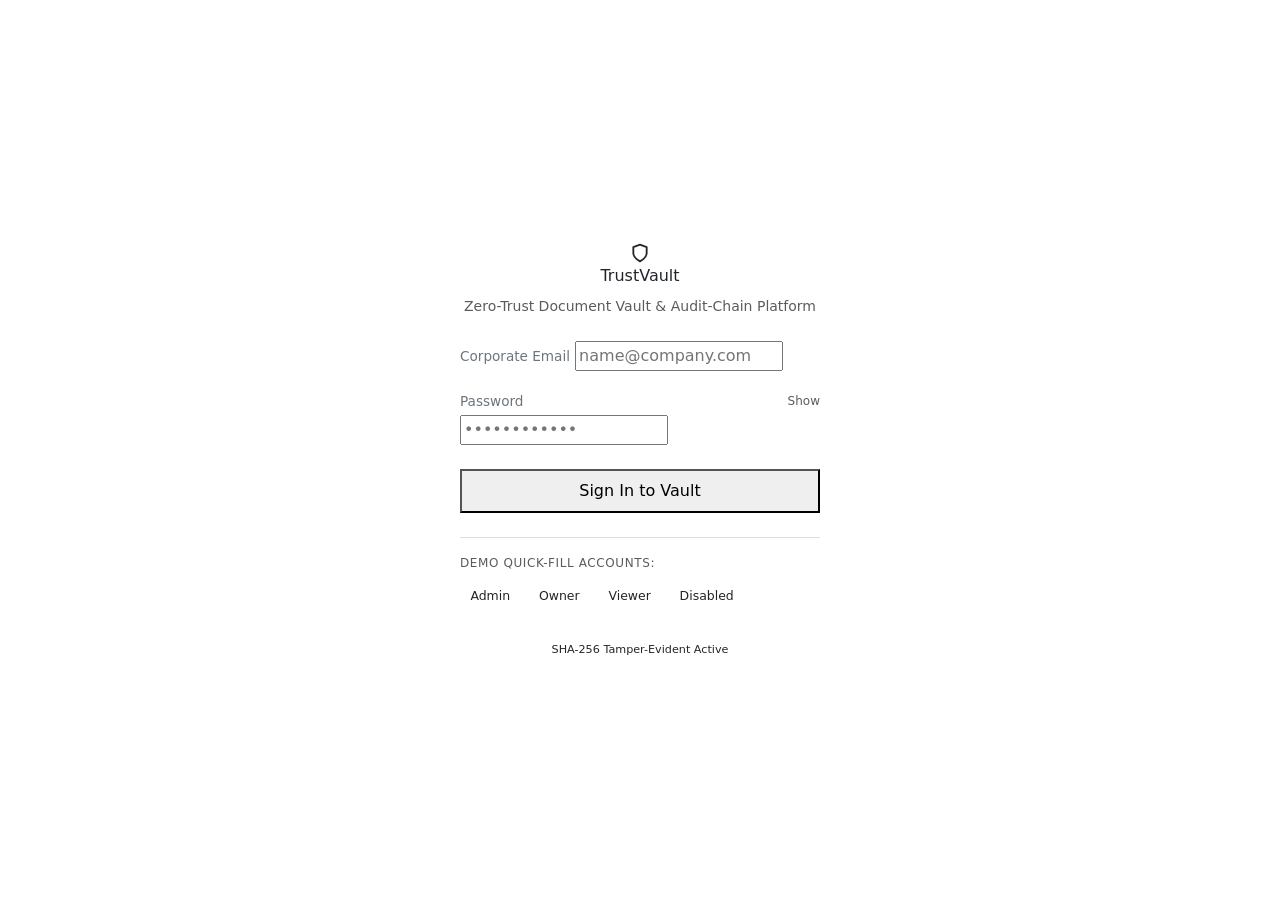
==== src/main/resources/static/login.html @ ef12fdee "feat: add cyber frontend, multi-stage Dockerfile, and full security documentation (API, THREATS, PRO" ====
<!DOCTYPE html>
<html lang="en">
<head>
    <meta charset="UTF-8">
    <meta name="viewport" content="width=device-width, initial-scale=1.0">
    <title>TrustVault — Secure Document Vault Authentication</title>
    <meta name="description" content="Enterprise-grade zero-trust document vault with cryptographic audit integrity.">
    <!-- Bootstrap 5 CSS -->
    <link href="https://cdn.jsdelivr.net/npm/bootstrap@5.3.3/dist/css/bootstrap.min.css" rel="stylesheet">
    <!-- Custom Cyber Theme -->
    <link rel="stylesheet" href="/css/style.css">
    <style>
        .login-container {
            min-height: 100vh;
            display: flex;
            align-items: center;
            justify-content: center;
            padding: 1.5rem;
        }
        .login-card {
            width: 100%;
            max-width: 440px;
            padding: 2.5rem;
        }
        .quick-account-btn {
            background: rgba(255, 255, 255, 0.04);
            border: 1px solid var(--border-color);
            color: var(--text-secondary);
            font-size: 0.78rem;
            padding: 0.4rem 0.65rem;
            border-radius: var(--radius-sm);
            cursor: pointer;
            transition: var(--transition);
        }
        .quick-account-btn:hover {
            background: rgba(56, 189, 248, 0.12);
            color: var(--primary);
            border-color: rgba(56, 189, 248, 0.3);
        }
    </style>
</head>
<body>

<div class="login-container">
    <div class="glass-panel login-card">
        <!-- Brand Header -->
        <div class="text-center mb-4">
            <div class="brand-badge justify-content-center mb-2">
                <div class="brand-icon">
                    <svg width="20" height="20" viewBox="0 0 24 24" fill="none" stroke="currentColor" stroke-width="2.2" stroke-linecap="round" stroke-linejoin="round">
                        <path d="M12 22s8-4 8-10V5l-8-3-8 3v7c0 6 8 10 8 10z"/>
                    </svg>
                </div>
                <span>TrustVault</span>
            </div>
            <p class="text-muted" style="font-size:0.875rem">Zero-Trust Document Vault & Audit-Chain Platform</p>
        </div>

        <!-- Alert Container -->
        <div id="login-alert" class="alert alert-danger py-2 px-3 mb-3 d-none" style="font-size:0.85rem;background:rgba(239,68,68,0.15);border-color:rgba(239,68,68,0.3);color:#fca5a5" role="alert"></div>

        <!-- Login Form -->
        <form id="login-form">
            <div class="mb-3">
                <label for="email" class="form-label text-secondary" style="font-size:0.85rem">Corporate Email</label>
                <input type="email" class="form-control-custom" id="email" placeholder="name@company.com" required autocomplete="username">
            </div>

            <div class="mb-3">
                <div class="d-flex justify-content-between align-items-center mb-1">
                    <label for="password" class="form-label text-secondary mb-0" style="font-size:0.85rem">Password</label>
                    <button type="button" id="btn-toggle-pwd" class="btn p-0 text-muted" style="font-size:0.75rem;border:none;background:none">Show</button>
                </div>
                <input type="password" class="form-control-custom" id="password" placeholder="••••••••••••" required autocomplete="current-password">
            </div>

            <button type="submit" id="btn-login-submit" class="btn-primary-custom w-100 justify-content-center py-2 mt-2">
                Sign In to Vault
            </button>
        </form>

        <!-- Quick Demo Accounts -->
        <div class="mt-4 pt-3 border-top border-secondary border-opacity-25">
            <div class="text-muted mb-2" style="font-size:0.75rem;text-transform:uppercase;letter-spacing:0.05em">
                Demo Quick-Fill Accounts:
            </div>
            <div class="d-flex flex-wrap gap-2">
                <button type="button" class="quick-account-btn" onclick="fillDemo('admin@trustvault.local', 'AdminPass123!')">
                    Admin
                </button>
                <button type="button" class="quick-account-btn" onclick="fillDemo('owner@trustvault.local', 'OwnerPass123!')">
                    Owner
                </button>
                <button type="button" class="quick-account-btn" onclick="fillDemo('viewer@trustvault.local', 'ViewerPass123!')">
                    Viewer
                </button>
                <button type="button" class="quick-account-btn" onclick="fillDemo('disabled@trustvault.local', 'DisabledPass123!')">
                    Disabled
                </button>
            </div>
        </div>

        <!-- Security Footer -->
        <div class="text-center mt-4">
            <span class="status-pill success" style="font-size:0.7rem">
                <span class="pulse-dot"></span> SHA-256 Tamper-Evident Active
            </span>
        </div>
    </div>
</div>

<script>
    function fillDemo(email, pass) {
        document.getElementById('email').value = email;
        document.getElementById('password').value = pass;
    }

    const toggleBtn = document.getElementById('btn-toggle-pwd');
    const pwdInput = document.getElementById('password');
    if (toggleBtn && pwdInput) {
        toggleBtn.addEventListener('click', () => {
            if (pwdInput.type === 'password') {
                pwdInput.type = 'text';
                toggleBtn.innerText = 'Hide';
            } else {
                pwdInput.type = 'password';
                toggleBtn.innerText = 'Show';
            }
        });
    }

    const form = document.getElementById('login-form');
    const alertBox = document.getElementById('login-alert');
    const submitBtn = document.getElementById('btn-login-submit');

    form.addEventListener('submit', async (e) => {
        e.preventDefault();
        alertBox.classList.add('d-none');
        alertBox.innerText = '';

        submitBtn.disabled = true;
        submitBtn.innerHTML = '<span class="spinner-border spinner-border-sm me-2"></span>Authenticating...';

        const email = document.getElementById('email').value.trim();
        const password = document.getElementById('password').value;

        try {
            const response = await fetch('/api/auth/login', {
                method: 'POST',
                headers: { 'Content-Type': 'application/json' },
                body: JSON.stringify({ email, password }),
                credentials: 'same-origin'
            });

            const data = await response.json();

            if (!response.ok) {
                throw new Error(data.message || 'Invalid email or password');
            }

            // Redirect to dashboard
            window.location.href = '/index.html';
        } catch (err) {
            alertBox.innerText = err.message || 'Authentication failed. Please verify credentials.';
            alertBox.classList.remove('d-none');
        } finally {
            submitBtn.disabled = false;
            submitBtn.innerText = 'Sign In to Vault';
        }
    });
</script>

</body>
</html>
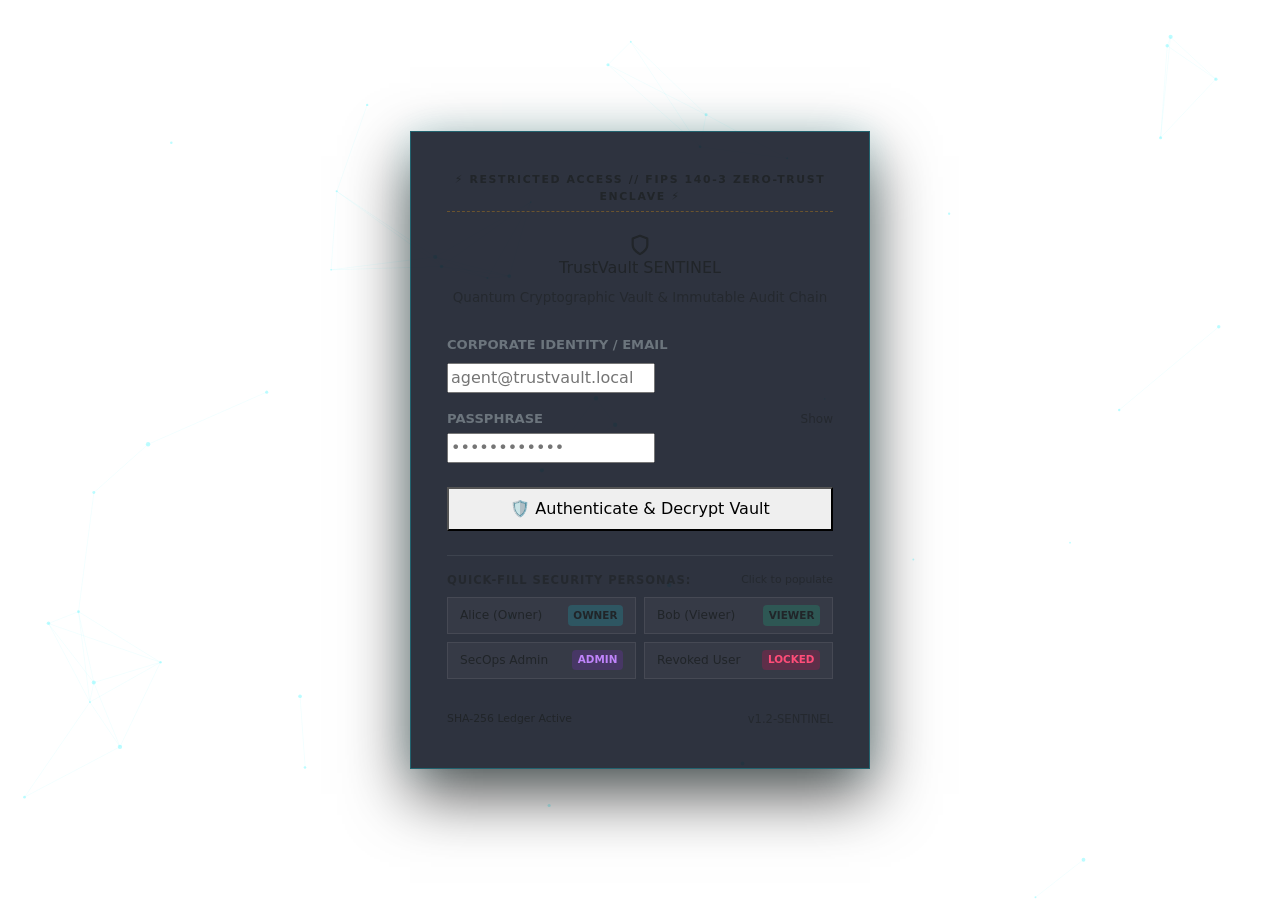
==== commit ab8fd3e7: "feat(sentinel): upgrade to Quantum Sentinel UI with HUD, visual blockchain explorer, client-side Web" ====
--- a/src/main/resources/static/login.html
+++ b/src/main/resources/static/login.html
@@ -3,113 +3,235 @@
 <head>
     <meta charset="UTF-8">
     <meta name="viewport" content="width=device-width, initial-scale=1.0">
-    <title>TrustVault — Secure Document Vault Authentication</title>
-    <meta name="description" content="Enterprise-grade zero-trust document vault with cryptographic audit integrity.">
+    <title>TrustVault Quantum Sentinel — Zero-Trust Document Enclave</title>
+    <meta name="description" content="Next-Gen Zero-Trust Cryptographic Document Vault and SHA-256 Tamper-Proof Audit Chain.">
     <!-- Bootstrap 5 CSS -->
     <link href="https://cdn.jsdelivr.net/npm/bootstrap@5.3.3/dist/css/bootstrap.min.css" rel="stylesheet">
     <!-- Custom Cyber Theme -->
     <link rel="stylesheet" href="/css/style.css">
     <style>
-        .login-container {
+        .login-wrapper {
             min-height: 100vh;
             display: flex;
             align-items: center;
             justify-content: center;
             padding: 1.5rem;
+            position: relative;
+            z-index: 2;
+        }
+        #cyber-canvas {
+            position: fixed;
+            top: 0;
+            left: 0;
+            width: 100vw;
+            height: 100vh;
+            pointer-events: none;
+            z-index: 1;
+            opacity: 0.65;
         }
         .login-card {
             width: 100%;
-            max-width: 440px;
-            padding: 2.5rem;
-        }
-        .quick-account-btn {
+            max-width: 460px;
+            padding: 2.5rem 2.25rem;
+            border-radius: var(--radius-lg);
+            background: rgba(10, 16, 30, 0.85);
+            border: 1px solid rgba(0, 242, 254, 0.25);
+            box-shadow: 0 25px 60px rgba(0, 0, 0, 0.7), 0 0 35px rgba(0, 242, 254, 0.12);
+        }
+        .quick-account-chip {
             background: rgba(255, 255, 255, 0.04);
-            border: 1px solid var(--border-color);
+            border: 1px solid rgba(255, 255, 255, 0.08);
             color: var(--text-secondary);
-            font-size: 0.78rem;
-            padding: 0.4rem 0.65rem;
+            font-size: 0.76rem;
+            padding: 0.45rem 0.75rem;
             border-radius: var(--radius-sm);
             cursor: pointer;
             transition: var(--transition);
-        }
-        .quick-account-btn:hover {
-            background: rgba(56, 189, 248, 0.12);
-            color: var(--primary);
-            border-color: rgba(56, 189, 248, 0.3);
+            display: flex;
+            align-items: center;
+            justify-content: space-between;
+            gap: 0.5rem;
+        }
+        .quick-account-chip:hover {
+            background: rgba(0, 242, 254, 0.12);
+            color: var(--cyan);
+            border-color: rgba(0, 242, 254, 0.4);
+            transform: translateY(-1px);
+        }
+        .chip-role-tag {
+            font-size: 0.65rem;
+            padding: 0.15rem 0.35rem;
+            border-radius: 4px;
+            font-weight: 700;
+            text-transform: uppercase;
+        }
+        .security-classification-header {
+            font-size: 0.68rem;
+            letter-spacing: 0.15em;
+            text-transform: uppercase;
+            font-weight: 800;
+            color: var(--amber);
+            border-bottom: 1px dashed rgba(245, 158, 11, 0.3);
+            padding-bottom: 0.4rem;
+            margin-bottom: 1.25rem;
+            text-align: center;
         }
     </style>
 </head>
 <body>
 
-<div class="login-container">
+<canvas id="cyber-canvas"></canvas>
+
+<div class="login-wrapper">
     <div class="glass-panel login-card">
+        <!-- Classification Header -->
+        <div class="security-classification-header">
+            ⚡ RESTRICTED ACCESS // FIPS 140-3 ZERO-TRUST ENCLAVE ⚡
+        </div>
+
         <!-- Brand Header -->
         <div class="text-center mb-4">
             <div class="brand-badge justify-content-center mb-2">
                 <div class="brand-icon">
-                    <svg width="20" height="20" viewBox="0 0 24 24" fill="none" stroke="currentColor" stroke-width="2.2" stroke-linecap="round" stroke-linejoin="round">
+                    <svg width="22" height="22" viewBox="0 0 24 24" fill="none" stroke="currentColor" stroke-width="2.3" stroke-linecap="round" stroke-linejoin="round">
                         <path d="M12 22s8-4 8-10V5l-8-3-8 3v7c0 6 8 10 8 10z"/>
                     </svg>
                 </div>
                 <span>TrustVault</span>
-            </div>
-            <p class="text-muted" style="font-size:0.875rem">Zero-Trust Document Vault & Audit-Chain Platform</p>
+                <span class="brand-tag">SENTINEL</span>
+            </div>
+            <p class="text-muted" style="font-size:0.84rem">Quantum Cryptographic Vault & Immutable Audit Chain</p>
         </div>
 
         <!-- Alert Container -->
-        <div id="login-alert" class="alert alert-danger py-2 px-3 mb-3 d-none" style="font-size:0.85rem;background:rgba(239,68,68,0.15);border-color:rgba(239,68,68,0.3);color:#fca5a5" role="alert"></div>
+        <div id="login-alert" class="alert alert-danger py-2 px-3 mb-3 d-none" style="font-size:0.85rem;background:rgba(255,0,85,0.15);border-color:rgba(255,0,85,0.3);color:#ff6b8b" role="alert"></div>
 
         <!-- Login Form -->
         <form id="login-form">
             <div class="mb-3">
-                <label for="email" class="form-label text-secondary" style="font-size:0.85rem">Corporate Email</label>
-                <input type="email" class="form-control-custom" id="email" placeholder="name@company.com" required autocomplete="username">
+                <label for="email" class="form-label text-secondary" style="font-size:0.82rem;font-weight:600">CORPORATE IDENTITY / EMAIL</label>
+                <input type="email" class="form-control-custom" id="email" placeholder="agent@trustvault.local" required autocomplete="username">
             </div>
 
             <div class="mb-3">
                 <div class="d-flex justify-content-between align-items-center mb-1">
-                    <label for="password" class="form-label text-secondary mb-0" style="font-size:0.85rem">Password</label>
+                    <label for="password" class="form-label text-secondary mb-0" style="font-size:0.82rem;font-weight:600">PASSPHRASE</label>
                     <button type="button" id="btn-toggle-pwd" class="btn p-0 text-muted" style="font-size:0.75rem;border:none;background:none">Show</button>
                 </div>
                 <input type="password" class="form-control-custom" id="password" placeholder="••••••••••••" required autocomplete="current-password">
             </div>
 
             <button type="submit" id="btn-login-submit" class="btn-primary-custom w-100 justify-content-center py-2 mt-2">
-                Sign In to Vault
+                🛡️ Authenticate & Decrypt Vault
             </button>
         </form>
 
-        <!-- Quick Demo Accounts -->
+        <!-- Quick Demo Accounts Grid -->
         <div class="mt-4 pt-3 border-top border-secondary border-opacity-25">
-            <div class="text-muted mb-2" style="font-size:0.75rem;text-transform:uppercase;letter-spacing:0.05em">
-                Demo Quick-Fill Accounts:
-            </div>
-            <div class="d-flex flex-wrap gap-2">
-                <button type="button" class="quick-account-btn" onclick="fillDemo('admin@trustvault.local', 'AdminPass123!')">
-                    Admin
-                </button>
-                <button type="button" class="quick-account-btn" onclick="fillDemo('owner@trustvault.local', 'OwnerPass123!')">
-                    Owner
-                </button>
-                <button type="button" class="quick-account-btn" onclick="fillDemo('viewer@trustvault.local', 'ViewerPass123!')">
-                    Viewer
-                </button>
-                <button type="button" class="quick-account-btn" onclick="fillDemo('disabled@trustvault.local', 'DisabledPass123!')">
-                    Disabled
-                </button>
-            </div>
-        </div>
-
-        <!-- Security Footer -->
-        <div class="text-center mt-4">
-            <span class="status-pill success" style="font-size:0.7rem">
-                <span class="pulse-dot"></span> SHA-256 Tamper-Evident Active
+            <div class="d-flex justify-content-between align-items-center mb-2">
+                <span class="text-muted" style="font-size:0.72rem;text-transform:uppercase;letter-spacing:0.08em;font-weight:700">
+                    Quick-Fill Security Personas:
+                </span>
+                <span class="text-muted" style="font-size:0.68rem">Click to populate</span>
+            </div>
+            <div class="row g-2">
+                <div class="col-6">
+                    <button type="button" class="quick-account-chip w-100" onclick="fillDemo('owner@trustvault.local', 'OwnerPass123!')">
+                        <span>Alice (Owner)</span>
+                        <span class="chip-role-tag" style="background:rgba(0,242,254,0.15);color:var(--cyan)">OWNER</span>
+                    </button>
+                </div>
+                <div class="col-6">
+                    <button type="button" class="quick-account-chip w-100" onclick="fillDemo('viewer@trustvault.local', 'ViewerPass123!')">
+                        <span>Bob (Viewer)</span>
+                        <span class="chip-role-tag" style="background:rgba(0,245,160,0.15);color:var(--emerald)">VIEWER</span>
+                    </button>
+                </div>
+                <div class="col-6">
+                    <button type="button" class="quick-account-chip w-100" onclick="fillDemo('admin@trustvault.local', 'AdminPass123!')">
+                        <span>SecOps Admin</span>
+                        <span class="chip-role-tag" style="background:rgba(138,43,226,0.2);color:#c084fc">ADMIN</span>
+                    </button>
+                </div>
+                <div class="col-6">
+                    <button type="button" class="quick-account-chip w-100" onclick="fillDemo('disabled@trustvault.local', 'DisabledPass123!')">
+                        <span>Revoked User</span>
+                        <span class="chip-role-tag" style="background:rgba(255,0,85,0.2);color:#ff4d79">LOCKED</span>
+                    </button>
+                </div>
+            </div>
+        </div>
+
+        <!-- Security Footer Status -->
+        <div class="d-flex justify-content-between align-items-center mt-4 pt-2">
+            <span class="status-pill success" style="font-size:0.68rem">
+                <span class="pulse-dot"></span> SHA-256 Ledger Active
+            </span>
+            <span class="text-muted" style="font-size:0.72rem;font-family:var(--font-mono)">
+                v1.2-SENTINEL
             </span>
         </div>
     </div>
 </div>
 
 <script>
+    // Lightweight Cyber Particle Matrix Background
+    (function initCyberCanvas() {
+        const canvas = document.getElementById('cyber-canvas');
+        if (!canvas) return;
+        const ctx = canvas.getContext('2d');
+        let width = canvas.width = window.innerWidth;
+        let height = canvas.height = window.innerHeight;
+
+        window.addEventListener('resize', () => {
+            width = canvas.width = window.innerWidth;
+            height = canvas.height = window.innerHeight;
+        });
+
+        const particles = Array.from({ length: 45 }, () => ({
+            x: Math.random() * width,
+            y: Math.random() * height,
+            vx: (Math.random() - 0.5) * 0.4,
+            vy: (Math.random() - 0.5) * 0.4,
+            radius: Math.random() * 1.5 + 0.8
+        }));
+
+        function draw() {
+            ctx.clearRect(0, 0, width, height);
+            ctx.fillStyle = 'rgba(0, 242, 254, 0.4)';
+            ctx.strokeStyle = 'rgba(0, 242, 254, 0.08)';
+
+            for (let i = 0; i < particles.length; i++) {
+                const p = particles[i];
+                p.x += p.vx;
+                p.y += p.vy;
+                if (p.x < 0) p.x = width;
+                if (p.x > width) p.x = 0;
+                if (p.y < 0) p.y = height;
+                if (p.y > height) p.y = 0;
+
+                ctx.beginPath();
+                ctx.arc(p.x, p.y, p.radius, 0, Math.PI * 2);
+                ctx.fill();
+
+                for (let j = i + 1; j < particles.length; j++) {
+                    const p2 = particles[j];
+                    const dx = p.x - p2.x;
+                    const dy = p.y - p2.y;
+                    const dist = Math.sqrt(dx * dx + dy * dy);
+                    if (dist < 130) {
+                        ctx.beginPath();
+                        ctx.moveTo(p.x, p.y);
+                        ctx.lineTo(p2.x, p2.y);
+                        ctx.stroke();
+                    }
+                }
+            }
+            requestAnimationFrame(draw);
+        }
+        draw();
+    })();
+
     function fillDemo(email, pass) {
         document.getElementById('email').value = email;
         document.getElementById('password').value = pass;
@@ -139,7 +261,7 @@
         alertBox.innerText = '';
 
         submitBtn.disabled = true;
-        submitBtn.innerHTML = '<span class="spinner-border spinner-border-sm me-2"></span>Authenticating...';
+        submitBtn.innerHTML = '<span class="spinner-border spinner-border-sm me-2"></span>Decrypting & Authenticating...';
 
         const email = document.getElementById('email').value.trim();
         const password = document.getElementById('password').value;
@@ -148,24 +270,23 @@
             const response = await fetch('/api/auth/login', {
                 method: 'POST',
                 headers: { 'Content-Type': 'application/json' },
-                body: JSON.stringify({ email, password }),
-                credentials: 'same-origin'
+                body: JSON.stringify({ email, password })
             });
 
-            const data = await response.json();
-
-            if (!response.ok) {
-                throw new Error(data.message || 'Invalid email or password');
+            if (response.ok) {
+                window.location.href = '/index.html';
+            } else {
+                const errData = await response.json().catch(() => ({}));
+                alertBox.innerText = errData.message || 'Access Denied: Invalid credentials or disabled account.';
+                alertBox.classList.remove('d-none');
+                submitBtn.disabled = false;
+                submitBtn.innerHTML = '🛡️ Authenticate & Decrypt Vault';
             }
-
-            // Redirect to dashboard
-            window.location.href = '/index.html';
         } catch (err) {
-            alertBox.innerText = err.message || 'Authentication failed. Please verify credentials.';
+            alertBox.innerText = 'Network communication failure. Please verify server connectivity.';
             alertBox.classList.remove('d-none');
-        } finally {
             submitBtn.disabled = false;
-            submitBtn.innerText = 'Sign In to Vault';
+            submitBtn.innerHTML = '🛡️ Authenticate & Decrypt Vault';
         }
     });
 </script>
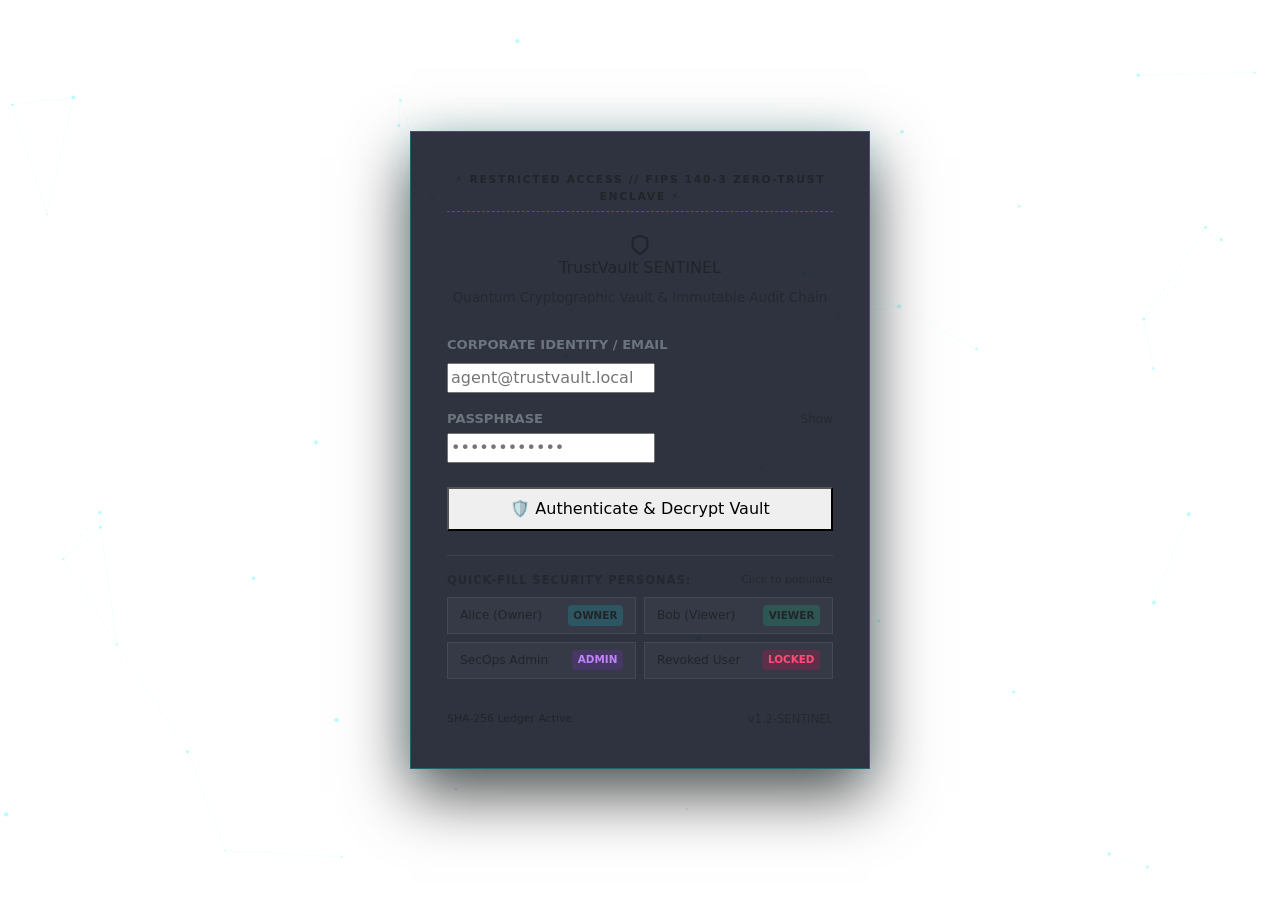
==== commit 93fea0fe: "feat(deploy): configure Vercel frontend deployment with reverse-proxy rewrites and Spring Security C" ====
--- a/src/main/resources/static/login.html
+++ b/src/main/resources/static/login.html
@@ -266,10 +266,14 @@
         const email = document.getElementById('email').value.trim();
         const password = document.getElementById('password').value;
 
+        const API_BASE = window.TRUSTVAULT_API_BASE || localStorage.getItem('TRUSTVAULT_API_BASE') || '';
+
         try {
-            const response = await fetch('/api/auth/login', {
+            const targetUrl = API_BASE ? `${API_BASE}/api/auth/login` : '/api/auth/login';
+            const response = await fetch(targetUrl, {
                 method: 'POST',
                 headers: { 'Content-Type': 'application/json' },
+                credentials: 'include',
                 body: JSON.stringify({ email, password })
             });
 
